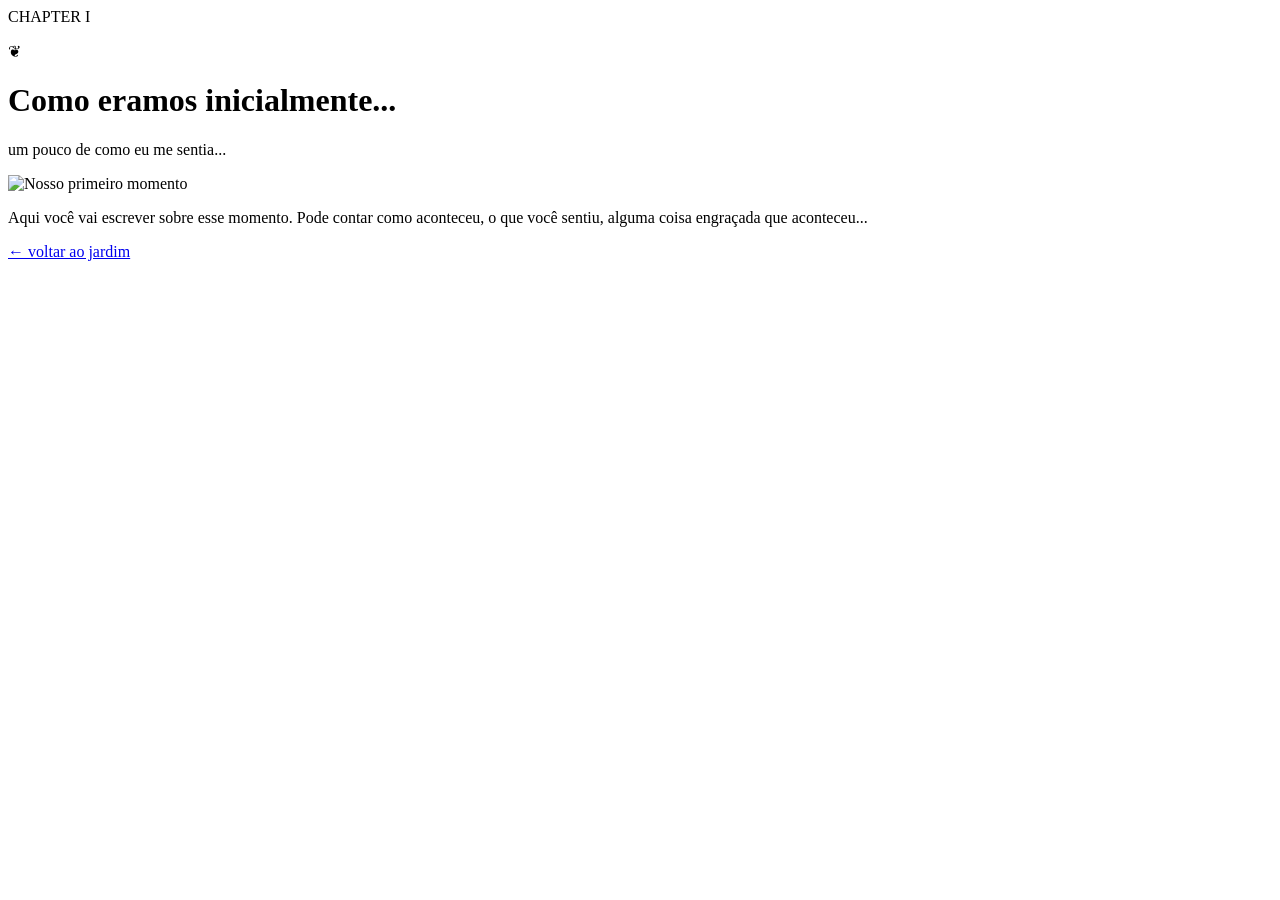
==== comoeramosinicialmente.html @ 3472fe99 "Add files via upload" ====
<head>
    <meta charset="UTF-8">
    <title>Nosso primeiro momento ♡</title>

    <link rel="stylesheet" href="style.css">
</head>

<body>

    <div class="pagina-memoria">

        <p class="titulo-pequeno">CHAPTER I</p>

        <div class="ornamento">❦</div>

        <h1>Como eramos inicialmente...</h1>

        <p class="data">um pouco de como eu me sentia...</p>

        <div class="linha"></div>

        <div class="conteudo-memoria">

            <div class="espaco-foto">
    <img src="socorro.jpg.jpeg" alt="Nosso primeiro momento">
</div>

            <p>
                Aqui você vai escrever sobre esse momento.
                Pode contar como aconteceu, o que você sentiu,
                alguma coisa engraçada que aconteceu...
            </p>

        </div>

        <div class="linha"></div>

        <a href="jardim.html" class="voltar">← voltar ao jardim</a>

    </div>

</body>
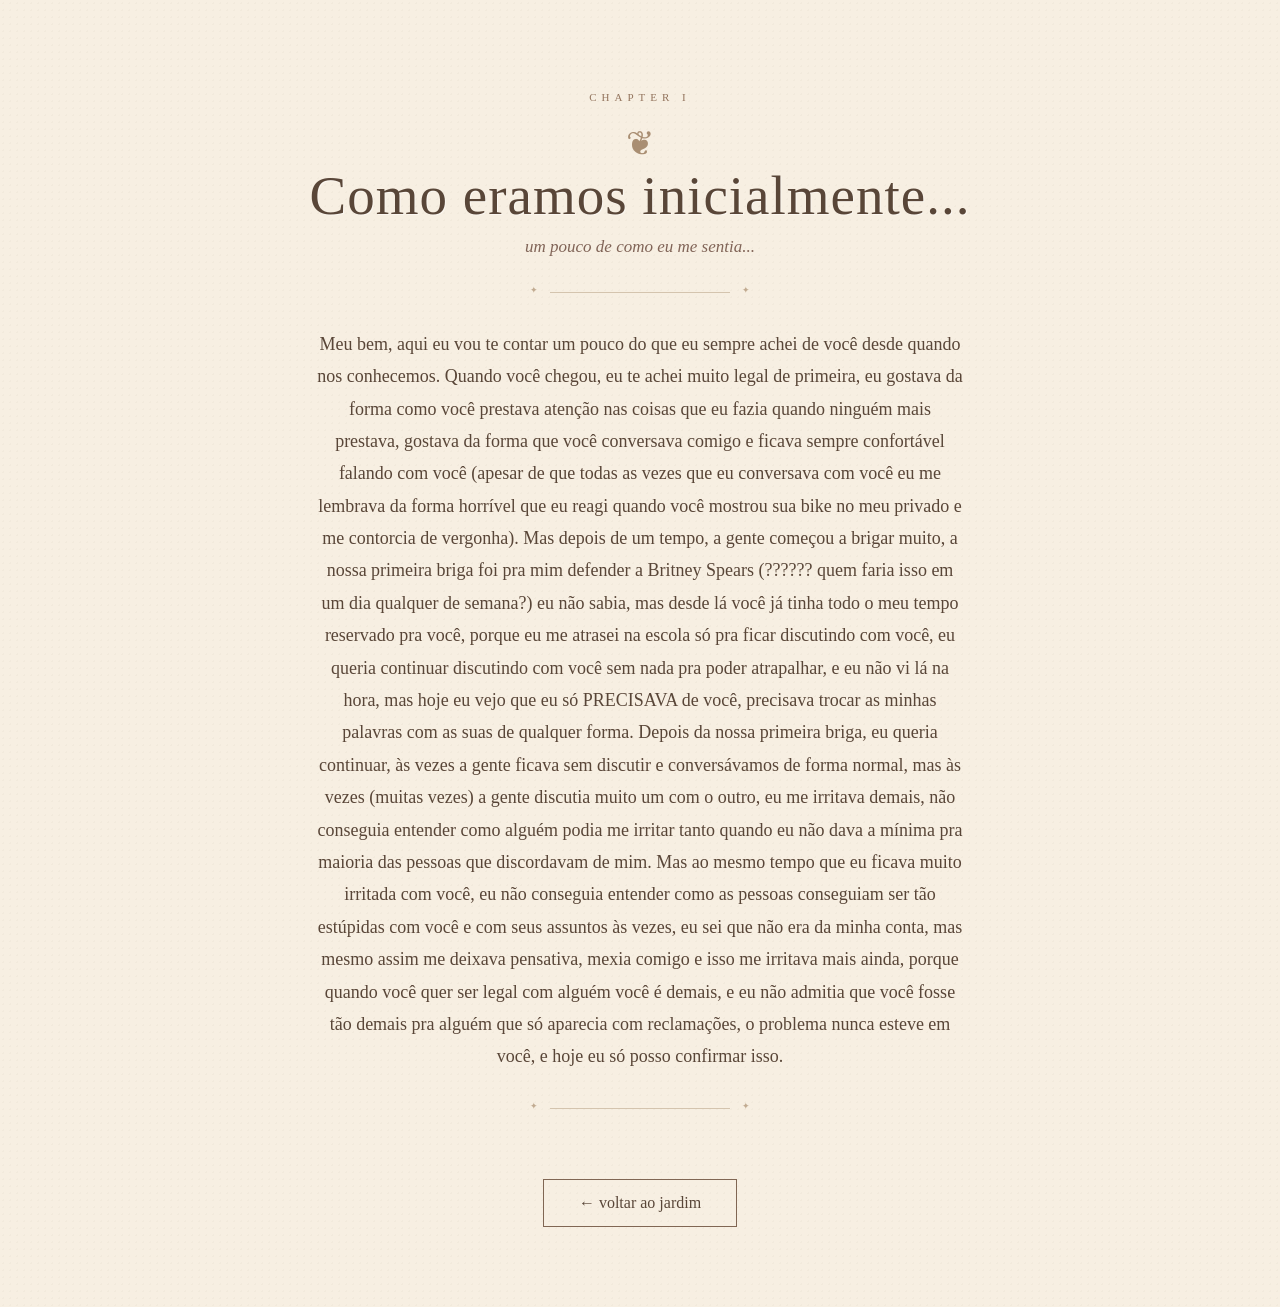
==== commit 3568ee8c: "Add files via upload" ====
--- a/comoeramosinicialmente.html
+++ b/comoeramosinicialmente.html
@@ -21,14 +21,16 @@
 
         <div class="conteudo-memoria">
 
-            <div class="espaco-foto">
-    <img src="socorro.jpg.jpeg" alt="Nosso primeiro momento">
-</div>
+            
 
             <p>
-                Aqui você vai escrever sobre esse momento.
-                Pode contar como aconteceu, o que você sentiu,
-                alguma coisa engraçada que aconteceu...
+               Meu bem, aqui eu vou te contar um pouco do que eu sempre achei de você desde quando nos conhecemos. 
+Quando você chegou, eu te achei muito legal de primeira, eu gostava da forma como você prestava atenção nas coisas que eu fazia quando ninguém mais prestava, gostava da forma que você conversava comigo e ficava sempre confortável falando com você (apesar de que todas as vezes que eu conversava com você eu me lembrava da forma horrível que eu reagi quando você mostrou sua bike no meu privado e me contorcia de vergonha).
+Mas depois de um tempo, a gente começou a brigar muito, a nossa primeira briga foi pra mim defender a Britney Spears (?????? quem faria isso em um dia qualquer de semana?) eu não sabia, mas desde lá você já tinha todo o meu tempo reservado pra você, porque eu me atrasei na escola só pra ficar discutindo com você, eu queria continuar discutindo com você sem nada pra poder atrapalhar, e eu não vi lá na hora, mas hoje eu vejo que eu só PRECISAVA de você, precisava trocar as minhas palavras com as suas de qualquer forma.
+Depois da nossa primeira briga, eu queria continuar, às vezes a gente ficava sem discutir e conversávamos de forma normal, mas às vezes (muitas vezes) a gente discutia muito um com o outro, eu me irritava demais, não conseguia entender como alguém podia me irritar tanto quando eu não dava a mínima pra maioria das pessoas que discordavam de mim.
+Mas ao mesmo tempo que eu ficava muito irritada com você, eu não conseguia entender como as pessoas conseguiam ser tão estúpidas com você e com seus assuntos às vezes, eu sei que não era da minha conta, mas mesmo assim me deixava pensativa, mexia comigo e isso me irritava mais ainda, porque quando você quer ser legal com alguém você é demais, e eu não admitia que você fosse tão demais pra alguém que só aparecia com reclamações, o problema nunca esteve em você, e hoje eu só posso confirmar isso.
+
+
             </p>
 
         </div>
--- a/style.css
+++ b/style.css
@@ -0,0 +1,1197 @@
+body {
+    margin: 0;
+    background-color: #eee3cf;
+    color: #594638;
+    font-family: Georgia, serif;
+}
+
+.capa {
+    min-height: 100vh;
+
+    display: flex;
+    flex-direction: column;
+    align-items: center;
+    justify-content: center;
+
+    text-align: center;
+}
+
+.ornamento {
+    font-size: 40px;
+    color: #92735c;
+    margin: 20px;
+}
+
+.mini-titulo {
+    font-size: 12px;
+    letter-spacing: 5px;
+    color: #92735c;
+}
+
+h1 {
+    font-size: 80px;
+    font-weight: normal;
+    line-height: .85;
+    margin: 25px 0;
+}
+
+.subtitulo {
+    font-size: 20px;
+    font-style: italic;
+    color: #806457;
+}
+
+a {
+    margin-top: 35px;
+    padding: 14px 35px;
+
+    background: transparent;
+    border: 1px solid #806653;
+
+    color: #594638;
+
+    font-family: Georgia, serif;
+    font-size: 17px;
+
+    text-decoration: none;
+    cursor: pointer;
+}
+.pagina-jardim {
+    min-height: 100vh;
+    padding: 80px 10%;
+    box-sizing: border-box;
+    text-align: center;
+}
+
+.titulo-pequeno {
+    font-size: 11px;
+    letter-spacing: 4px;
+    color: #92735c;
+}
+
+.pagina-jardim h1 {
+    font-size: 65px;
+    font-weight: normal;
+    margin: 20px 0 10px;
+}
+
+.descricao {
+    font-size: 18px;
+    font-style: italic;
+    color: #806457;
+}
+
+.mural {
+    display: flex;
+    justify-content: center;
+    gap: 25px;
+    margin-top: 60px;
+}
+
+.memoria {
+    width: 200px;
+    min-height: 150px;
+    padding: 25px;
+    background-color: #f5eddf;
+    border: 1px solid #cbb9a2;
+    box-sizing: border-box;
+
+    text-decoration: none;
+    color: #594638;
+}
+
+.memoria h2 {
+    font-size: 30px;
+    font-weight: normal;
+}
+.memoria p {
+    font-family: Georgia, serif;
+    font-size: 16px;
+}
+.pagina-memoria {
+    min-height: 100vh;
+    padding: 70px 10%;
+    box-sizing: border-box;
+    text-align: center;
+}
+
+.pagina-memoria .titulo-pequeno {
+    font-size: 11px;
+    letter-spacing: 5px;
+    color: #92735c;
+}
+
+.ornamento {
+    font-size: 38px;
+    color: #92735c;
+    margin: 15px;
+}
+
+.pagina-memoria h1 {
+    font-size: 55px;
+    font-weight: normal;
+    margin: 10px 0;
+}
+
+.data {
+    font-size: 17px;
+    font-style: italic;
+    color: #806457;
+}
+
+.linha {
+    width: 180px;
+    height: 1px;
+    background-color: #cbb9a2;
+    margin: 35px auto;
+}
+
+.conteudo-memoria {
+    max-width: 650px;
+    margin: auto;
+}
+
+.espaco-foto {
+    width: 500px;
+    height: 330px;
+    margin: auto;
+    background-color: #f5eddf;
+    border: 1px solid #cbb9a2;
+
+    display: flex;
+    align-items: center;
+    justify-content: center;
+
+    color: #92735c;
+    font-style: italic;
+
+    overflow: hidden;
+}
+
+.espaco-foto img {
+    width: 100%;
+    height: 100%;
+    object-fit: cover;
+}
+
+.conteudo-memoria p {
+    font-size: 18px;
+    line-height: 1.8;
+    color: #594638;
+    margin-top: 35px;
+}
+
+.voltar {
+    color: #594638;
+    text-decoration: none;
+    font-family: Georgia, serif;
+    font-size: 16px;
+}
+
+
+/* =====================================================
+   ✦ FUNDO VINTAGE ✦
+   ===================================================== */
+
+body {
+    margin: 0;
+    min-height: 100vh;
+
+    background-color: #f7efe2;
+
+    background-image:
+        radial-gradient(
+            rgba(111, 82, 62, 0.035) 1px,
+            transparent 1px
+        );
+
+    background-size: 7px 7px;
+
+    color: #594638;
+    overflow-x: hidden;
+}
+
+
+/* =====================================================
+   ✦ PÁGINA ✦
+   ===================================================== */
+
+.pagina-memoria {
+    min-height: 100vh;
+    box-sizing: border-box;
+
+    padding: 80px 30px;
+
+    text-align: center;
+
+    position: relative;
+    z-index: 2;
+
+    animation: aparecerPagina 2s ease 1.5s both;
+}
+
+@keyframes aparecerPagina {
+    from {
+        opacity: 0;
+        transform: translateY(15px);
+    }
+
+    to {
+        opacity: 1;
+        transform: translateY(0);
+    }
+}
+
+
+/* =====================================================
+   ✦ CORTINA ✦
+   ===================================================== */
+
+.cortina {
+    position: fixed;
+
+    inset: 0;
+
+    width: 100%;
+    height: 100%;
+
+    z-index: 9999;
+
+    pointer-events: none;
+
+    display: flex;
+}
+
+
+/* Cada lado da cortina */
+
+.cortina-esquerda,
+.cortina-direita {
+    width: 50%;
+    height: 100%;
+
+    position: relative;
+
+    background-color: #eee1cd;
+
+    box-shadow:
+        inset -15px 0 30px rgba(89, 70, 56, 0.08);
+
+    background-image:
+        repeating-linear-gradient(
+            90deg,
+            rgba(255,255,255,0.20) 0px,
+            rgba(255,255,255,0.20) 4px,
+            transparent 4px,
+            transparent 18px
+        );
+}
+
+
+/* sombra interna */
+
+.cortina-esquerda::after,
+.cortina-direita::after {
+    content: "";
+
+    position: absolute;
+
+    top: 0;
+    width: 100%;
+    height: 100%;
+
+    background:
+        linear-gradient(
+            to bottom,
+            rgba(255,255,255,0.15),
+            transparent 30%,
+            rgba(89,70,56,0.05)
+        );
+}
+
+
+/* Cortina esquerda abre */
+
+.cortina-esquerda {
+    transform-origin: left center;
+
+    animation:
+        abrirEsquerda 1.8s cubic-bezier(.77,0,.18,1) 0.7s forwards;
+}
+
+
+/* Cortina direita abre */
+
+.cortina-direita {
+    transform-origin: right center;
+
+    animation:
+        abrirDireita 1.8s cubic-bezier(.77,0,.18,1) 0.7s forwards;
+}
+
+
+@keyframes abrirEsquerda {
+
+    0% {
+        transform: translateX(0);
+    }
+
+    100% {
+        transform: translateX(-100%);
+    }
+}
+
+
+@keyframes abrirDireita {
+
+    0% {
+        transform: translateX(0);
+    }
+
+    100% {
+        transform: translateX(100%);
+    }
+}
+
+
+/* =====================================================
+   ✦ ESTRELINHAS ✦
+   ===================================================== */
+
+.estrelas {
+    position: fixed;
+
+    z-index: 5;
+
+    color: #a98e72;
+
+    pointer-events: none;
+
+    opacity: 0;
+
+    text-shadow:
+        0 0 5px rgba(169, 142, 114, 0.35);
+
+    animation:
+        estrelaAparece 1s ease forwards,
+        estrelaPisca 3s ease-in-out infinite;
+}
+
+
+/* posições */
+
+.estrelas-1 {
+    top: 15%;
+    left: 12%;
+
+    font-size: 18px;
+
+    animation-delay: 2.1s, 2.5s;
+}
+
+.estrelas-2 {
+    top: 28%;
+    right: 15%;
+
+    font-size: 13px;
+
+    animation-delay: 2.4s, 3s;
+}
+
+.estrelas-3 {
+    top: 68%;
+    left: 18%;
+
+    font-size: 12px;
+
+    animation-delay: 2.7s, 3.4s;
+}
+
+.estrelas-4 {
+    bottom: 18%;
+    right: 12%;
+
+    font-size: 20px;
+
+    animation-delay: 2.3s, 2.9s;
+}
+
+.estrelas-5 {
+    top: 45%;
+    left: 7%;
+
+    font-size: 10px;
+
+    animation-delay: 3s, 3.8s;
+}
+
+.estrelas-6 {
+    top: 52%;
+    right: 7%;
+
+    font-size: 11px;
+
+    animation-delay: 2.8s, 3.5s;
+}
+
+
+/* estrela nasce */
+
+@keyframes estrelaAparece {
+
+    from {
+        opacity: 0;
+        transform: scale(0);
+    }
+
+    to {
+        opacity: 0.75;
+        transform: scale(1);
+    }
+}
+
+
+/* estrela piscando */
+
+@keyframes estrelaPisca {
+
+    0%, 100% {
+        opacity: 0.3;
+        transform: scale(0.8) rotate(0deg);
+    }
+
+    50% {
+        opacity: 1;
+        transform: scale(1.35) rotate(15deg);
+    }
+}
+
+
+/* =====================================================
+   ✦ TÍTULO ✦
+   ===================================================== */
+
+.pagina-memoria h1 {
+    font-family: Georgia, "Times New Roman", serif;
+
+    font-size: 55px;
+    font-weight: normal;
+
+    color: #594638;
+
+    letter-spacing: 1px;
+
+    text-shadow:
+        1px 1px 0 rgba(255,255,255,0.5);
+
+    margin: 10px 0;
+}
+
+
+/* capítulo */
+
+.titulo-pequeno {
+    font-family: Georgia, serif;
+
+    font-size: 12px;
+
+    letter-spacing: 6px;
+
+    color: #92735c;
+
+    margin-bottom: 20px;
+}
+
+
+/* =====================================================
+   ✦ ORNAMENTO ✦
+   ===================================================== */
+
+.ornamento {
+    color: #a98e72;
+
+    font-size: 34px;
+
+    margin: 10px 0;
+
+    animation: flutuar 4s ease-in-out infinite;
+}
+
+@keyframes flutuar {
+
+    0%, 100% {
+        transform: translateY(0);
+    }
+
+    50% {
+        transform: translateY(-5px);
+    }
+}
+
+
+/* =====================================================
+   ✦ DATA ✦
+   ===================================================== */
+
+.data {
+    font-size: 17px;
+
+    font-style: italic;
+
+    color: #806457;
+}
+
+
+/* =====================================================
+   ✦ LINHAS ✦
+   ===================================================== */
+
+.linha {
+    width: 180px;
+
+    height: 1px;
+
+    background-color: #cbb9a2;
+
+    margin: 35px auto;
+
+    position: relative;
+
+    opacity: 0.8;
+}
+
+.linha::before,
+.linha::after {
+
+    content: "✦";
+
+    position: absolute;
+
+    top: -7px;
+
+    color: #b49a7d;
+
+    font-size: 9px;
+}
+
+.linha::before {
+    left: -20px;
+}
+
+.linha::after {
+    right: -20px;
+}
+
+
+/* =====================================================
+   ✦ TEXTO ✦
+   ===================================================== */
+
+.conteudo-memoria {
+    max-width: 650px;
+
+    margin: auto;
+}
+
+.conteudo-memoria p {
+
+    font-family: Georgia, serif;
+
+    font-size: 18px;
+
+    line-height: 1.8;
+
+    color: #594638;
+
+    margin-top: 35px;
+}
+
+
+/* =====================================================
+   ✦ BOTÃO ✦
+   ===================================================== */
+
+.voltar {
+
+    display: inline-block;
+
+    color: #594638;
+
+    text-decoration: none;
+
+    font-family: Georgia, serif;
+
+    font-size: 16px;
+
+    transition:
+        transform 0.3s ease,
+        color 0.3s ease;
+}
+
+.voltar:hover {
+
+    color: #92735c;
+
+    transform: translateX(-5px);
+}
+
+
+/* =====================================================
+   ✦ FOTO ✦
+   ===================================================== */
+
+.espaco-foto {
+
+    width: 500px;
+    height: 330px;
+
+    margin: auto;
+
+    background-color: #f5eddf;
+
+    border: 1px solid #cbb9a2;
+
+    display: flex;
+
+    align-items: center;
+    justify-content: center;
+
+    color: #92735c;
+
+    font-style: italic;
+
+    overflow: hidden;
+
+    box-shadow:
+        0 8px 25px rgba(89,70,56,0.08);
+}
+
+
+/* =====================================================
+   ✦ CELULAR ✦
+   ===================================================== */
+
+@media (max-width: 700px) {
+
+    .pagina-memoria {
+        padding: 60px 20px;
+    }
+
+    .pagina-memoria h1 {
+        font-size: 38px;
+    }
+
+    .conteudo-memoria p {
+        font-size: 16px;
+    }
+
+    .espaco-foto {
+        width: 90%;
+        height: 250px;
+    }
+
+    .estrelas-1 {
+        left: 5%;
+    }
+
+    .estrelas-4 {
+        right: 5%;
+    }
+}
+
+/* =====================================================
+   ✦ ESTRELAS + K+L ✦
+   ===================================================== */
+
+.decoracao {
+    position: fixed;
+    z-index: 5;
+
+    pointer-events: none;
+
+    color: #a98e72;
+
+    opacity: 0;
+
+    font-family: Georgia, "Times New Roman", serif;
+
+    text-shadow:
+        0 0 5px rgba(169, 142, 114, 0.35);
+
+    animation:
+        decoracaoAparece 1.2s ease forwards,
+        decoracaoBrilha 3.5s ease-in-out infinite;
+}
+
+
+/* =====================================================
+   ✦ ESTRELAS — POSIÇÕES ✦
+   ===================================================== */
+
+.estrelas-1 {
+    top: 12%;
+    left: 9%;
+    font-size: 17px;
+    animation-delay: 2.0s, 3.0s;
+}
+
+.estrelas-2 {
+    top: 19%;
+    left: 25%;
+    font-size: 10px;
+    animation-delay: 2.5s, 3.8s;
+}
+
+.estrelas-3 {
+    top: 31%;
+    left: 7%;
+    font-size: 14px;
+    animation-delay: 2.2s, 4.2s;
+}
+
+.estrelas-4 {
+    top: 42%;
+    left: 17%;
+    font-size: 9px;
+    animation-delay: 3.0s, 3.4s;
+}
+
+.estrelas-5 {
+    top: 57%;
+    left: 8%;
+    font-size: 18px;
+    animation-delay: 2.8s, 4.5s;
+}
+
+.estrelas-6 {
+    bottom: 17%;
+    left: 20%;
+    font-size: 11px;
+    animation-delay: 3.3s, 3.7s;
+}
+
+.estrelas-7 {
+    top: 14%;
+    right: 10%;
+    font-size: 12px;
+    animation-delay: 2.3s, 4.1s;
+}
+
+.estrelas-8 {
+    top: 26%;
+    right: 24%;
+    font-size: 18px;
+    animation-delay: 2.7s, 3.2s;
+}
+
+.estrelas-9 {
+    top: 37%;
+    right: 8%;
+    font-size: 10px;
+    animation-delay: 3.2s, 4.7s;
+}
+
+.estrelas-10 {
+    top: 51%;
+    right: 18%;
+    font-size: 15px;
+    animation-delay: 2.4s, 3.9s;
+}
+
+.estrelas-11 {
+    top: 66%;
+    right: 7%;
+    font-size: 11px;
+    animation-delay: 3.5s, 4.3s;
+}
+
+.estrelas-12 {
+    bottom: 13%;
+    right: 23%;
+    font-size: 19px;
+    animation-delay: 2.9s, 3.6s;
+}
+
+.estrelas-13 {
+    top: 8%;
+    left: 48%;
+    font-size: 8px;
+    animation-delay: 3.7s, 4.8s;
+}
+
+.estrelas-14 {
+    top: 76%;
+    left: 39%;
+    font-size: 12px;
+    animation-delay: 3.1s, 4.0s;
+}
+
+.estrelas-15 {
+    bottom: 8%;
+    left: 52%;
+    font-size: 9px;
+    animation-delay: 2.6s, 4.6s;
+}
+
+.estrelas-16 {
+    top: 85%;
+    right: 40%;
+    font-size: 15px;
+    animation-delay: 3.4s, 3.3s;
+}
+
+
+/* =====================================================
+   ♡ K+L — A ASSINATURA DE VOCÊS ♡
+   ===================================================== */
+
+.casal {
+    color: #92735c;
+
+    font-size: 11px;
+
+    letter-spacing: 2px;
+
+    text-shadow:
+        0 0 6px rgba(146, 115, 92, 0.25);
+}
+
+
+/* posições K+L */
+
+.kl-1 {
+    top: 23%;
+    left: 14%;
+    animation-delay: 3.0s, 3.7s;
+}
+
+.kl-2 {
+    top: 16%;
+    right: 17%;
+    animation-delay: 3.8s, 4.4s;
+}
+
+.kl-3 {
+    top: 47%;
+    left: 6%;
+    animation-delay: 4.2s, 3.2s;
+}
+
+.kl-4 {
+    top: 61%;
+    right: 9%;
+    animation-delay: 3.4s, 4.8s;
+}
+
+.kl-5 {
+    bottom: 24%;
+    left: 27%;
+    animation-delay: 4.5s, 3.9s;
+}
+
+.kl-6 {
+    bottom: 10%;
+    right: 28%;
+    animation-delay: 3.6s, 4.6s;
+}
+
+
+/* =====================================================
+   ✦ NASCE BEM DEVAGAR ✦
+   ===================================================== */
+
+@keyframes decoracaoAparece {
+
+    0% {
+        opacity: 0;
+        transform: scale(0.4);
+    }
+
+    100% {
+        opacity: 0.65;
+        transform: scale(1);
+    }
+}
+
+
+/* =====================================================
+   ✦ BRILHA + SOME + VOLTA ✦
+   ===================================================== */
+
+@keyframes decoracaoBrilha {
+
+    0% {
+        opacity: 0.15;
+        transform: scale(0.8);
+    }
+
+    25% {
+        opacity: 0.75;
+        transform: scale(1.15);
+    }
+
+    50% {
+        opacity: 0.25;
+        transform: scale(0.9);
+    }
+
+    75% {
+        opacity: 0.8;
+        transform: scale(1.1);
+    }
+
+    100% {
+        opacity: 0.15;
+        transform: scale(0.8);
+    }
+}
+
+
+/* =====================================================
+   ✦ CORREÇÃO DA TEXTURA DO FUNDO ✦
+   ===================================================== */
+
+body {
+    background-image:
+        radial-gradient(
+            rgba(111, 82, 62, 0.035) 1px,
+            transparent 1px
+        );
+
+    background-size: 7px 7px;
+}
+
+/* =====================================================
+   🚲 BICICLETA — SILHUETA DELICADA
+   ===================================================== */
+
+.bike {
+    position: fixed;
+
+    width: 170px;
+    height: 95px;
+
+    left: -200px;
+    bottom: 38%;
+
+    z-index: 10000;
+
+    pointer-events: none;
+
+    animation: bikePassando 4s ease-in-out 0.8s forwards;
+}
+
+
+/* =====================================================
+   ✦ RODAS
+   ===================================================== */
+
+.bike-roda {
+    position: absolute;
+
+    width: 52px;
+    height: 52px;
+
+    border: 4px solid #806457;
+
+    border-radius: 50%;
+
+    box-sizing: border-box;
+}
+
+
+/* roda de trás */
+
+.bike-roda-1 {
+    left: 8px;
+    bottom: 4px;
+}
+
+
+/* roda da frente */
+
+.bike-roda-2 {
+    right: 8px;
+    bottom: 4px;
+}
+
+
+/* =====================================================
+   ✦ QUADRO
+   ===================================================== */
+
+.bike-linha {
+    position: absolute;
+
+    height: 4px;
+
+    background-color: #806457;
+
+    border-radius: 5px;
+
+    transform-origin: left center;
+}
+
+
+/* linha de baixo — liga as rodas */
+
+.bike-base {
+    width: 72px;
+
+    left: 34px;
+    bottom: 30px;
+
+    transform: rotate(0deg);
+}
+
+
+/* parte traseira */
+
+.bike-traseira {
+    width: 48px;
+
+    left: 34px;
+    bottom: 30px;
+
+    transform: rotate(-52deg);
+}
+
+
+/* parte dianteira */
+
+.bike-dianteira {
+    width: 50px;
+
+    left: 72px;
+    bottom: 30px;
+
+    transform: rotate(-67deg);
+}
+
+
+/* parte superior do quadro */
+
+.bike-superior {
+    width: 50px;
+
+    left: 55px;
+    bottom: 68px;
+
+    transform: rotate(143deg);
+}
+
+
+/* =====================================================
+   ✦ BANCO
+   ===================================================== */
+
+.bike-banco {
+    position: absolute;
+
+    width: 20px;
+    height: 4px;
+
+    background: #806457;
+
+    border-radius: 5px;
+
+    left: 49px;
+    bottom: 72px;
+}
+
+
+/* suporte do banco */
+
+.bike-banco::after {
+    content: "";
+
+    position: absolute;
+
+    width: 3px;
+    height: 15px;
+
+    background: #806457;
+
+    left: 9px;
+    top: 3px;
+
+    transform: rotate(8deg);
+}
+
+
+/* =====================================================
+   ✦ GUIDÃO
+   ===================================================== */
+
+.bike-guidão {
+    position: absolute;
+
+    width: 22px;
+    height: 4px;
+
+    background: #806457;
+
+    border-radius: 5px;
+
+    right: 25px;
+    bottom: 71px;
+
+    transform: rotate(-35deg);
+}
+
+
+/* pequeno suporte do guidão */
+
+.bike-guidão::after {
+    content: "";
+
+    position: absolute;
+
+    width: 3px;
+    height: 17px;
+
+    background: #806457;
+
+    left: 2px;
+    top: 2px;
+
+    transform: rotate(25deg);
+}
+
+
+/* =====================================================
+   ✦ MOVIMENTO
+   ===================================================== */
+
+@keyframes bikePassando {
+
+    0% {
+        left: -200px;
+        transform: translateY(0);
+    }
+
+    15% {
+        transform: translateY(-2px);
+    }
+
+    30% {
+        transform: translateY(1px);
+    }
+
+    45% {
+        transform: translateY(-2px);
+    }
+
+    60% {
+        transform: translateY(1px);
+    }
+
+    75% {
+        transform: translateY(-1px);
+    }
+
+    100% {
+        left: 110%;
+        transform: translateY(0);
+    }
+}
